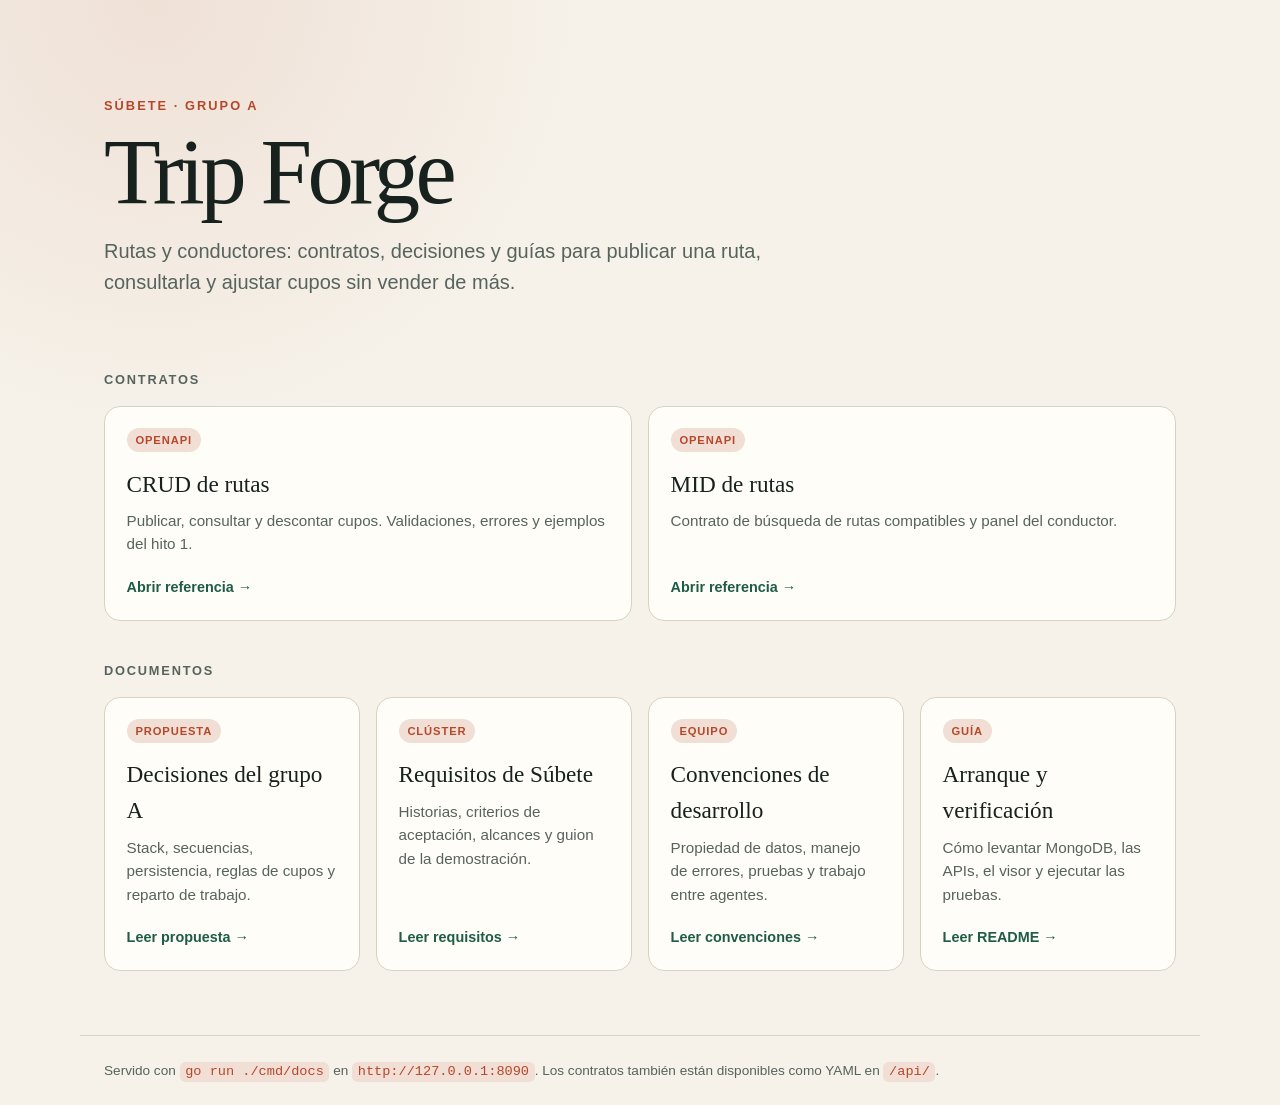
==== docs/site/index.html @ 58e9e21d "docs: add browser viewer for OpenAPI contracts and repository guides" ====
<!doctype html>
<html lang="es">
<head>
  <meta charset="utf-8">
  <meta name="viewport" content="width=device-width, initial-scale=1">
  <meta name="description" content="Documentación de Trip Forge, las APIs de rutas y conductores del grupo A de Súbete.">
  <title>Trip Forge · Documentación</title>
  <link rel="stylesheet" href="styles.css">
</head>
<body>
  <header class="hero">
    <p class="eyebrow">Súbete · Grupo A</p>
    <h1>Trip Forge</h1>
    <p class="lede">
      Rutas y conductores: contratos, decisiones y guías para publicar una ruta,
      consultarla y ajustar cupos sin vender de más.
    </p>
  </header>

  <main>
    <section aria-labelledby="contratos">
      <h2 id="contratos">Contratos</h2>
      <div class="grid">
        <a class="card" href="swagger.html?spec=api/rutas-crud.openapi.yaml">
          <span class="tag">OpenAPI</span>
          <h3>CRUD de rutas</h3>
          <p>Publicar, consultar y descontar cupos. Validaciones, errores y ejemplos del hito 1.</p>
          <span class="go">Abrir referencia →</span>
        </a>
        <a class="card" href="swagger.html?spec=api/rutas-mid.openapi.yaml">
          <span class="tag">OpenAPI</span>
          <h3>MID de rutas</h3>
          <p>Contrato de búsqueda de rutas compatibles y panel del conductor.</p>
          <span class="go">Abrir referencia →</span>
        </a>
      </div>
    </section>

    <section aria-labelledby="documentos">
      <h2 id="documentos">Documentos</h2>
      <div class="grid">
        <a class="card" href="markdown.html?file=md/PROPUESTA-GRUPO-A.md">
          <span class="tag">Propuesta</span>
          <h3>Decisiones del grupo A</h3>
          <p>Stack, secuencias, persistencia, reglas de cupos y reparto de trabajo.</p>
          <span class="go">Leer propuesta →</span>
        </a>
        <a class="card" href="markdown.html?file=md/X1.cluster-subete.md">
          <span class="tag">Clúster</span>
          <h3>Requisitos de Súbete</h3>
          <p>Historias, criterios de aceptación, alcances y guion de la demostración.</p>
          <span class="go">Leer requisitos →</span>
        </a>
        <a class="card" href="markdown.html?file=md/AGENTS.md">
          <span class="tag">Equipo</span>
          <h3>Convenciones de desarrollo</h3>
          <p>Propiedad de datos, manejo de errores, pruebas y trabajo entre agentes.</p>
          <span class="go">Leer convenciones →</span>
        </a>
        <a class="card" href="markdown.html?file=md/README.md">
          <span class="tag">Guía</span>
          <h3>Arranque y verificación</h3>
          <p>Cómo levantar MongoDB, las APIs, el visor y ejecutar las pruebas.</p>
          <span class="go">Leer README →</span>
        </a>
      </div>
    </section>
  </main>

  <footer>
    Servido con <code>go run ./cmd/docs</code> en <code>http://127.0.0.1:8090</code>.
    Los contratos también están disponibles como YAML en <code>/api/</code>.
  </footer>
</body>
</html>
---- docs/site/styles.css ----
:root {
  color-scheme: light;
  --fondo: #f6f2ea;
  --superficie: #fffdf8;
  --tinta: #17211d;
  --tinta-suave: #57635d;
  --borde: #d9d1c3;
  --acento: #b5482a;
  --acento-suave: #f1ded5;
  --verde: #1f5c47;
  --sombra: 0 18px 50px rgb(23 33 29 / 8%);
}

* {
  box-sizing: border-box;
}

body {
  margin: 0;
  background:
    radial-gradient(circle at 12% 0%, rgb(181 72 42 / 10%), transparent 28rem),
    var(--fondo);
  color: var(--tinta);
  font-family: "Segoe UI", "Helvetica Neue", Arial, sans-serif;
  line-height: 1.55;
}

a {
  color: var(--verde);
}

.hero {
  max-width: 1120px;
  margin: 0 auto;
  padding: clamp(3rem, 8vw, 6rem) 1.5rem 2rem;
}

.eyebrow {
  margin: 0 0 0.75rem;
  color: var(--acento);
  font-size: 0.8rem;
  font-weight: 700;
  letter-spacing: 0.16em;
  text-transform: uppercase;
}

.hero h1 {
  margin: 0;
  font-family: Georgia, "Times New Roman", serif;
  font-size: clamp(3rem, 8vw, 5.8rem);
  font-weight: 500;
  letter-spacing: -0.05em;
  line-height: 0.95;
}

.lede {
  max-width: 42rem;
  margin: 1.25rem 0 0;
  color: var(--tinta-suave);
  font-size: clamp(1.05rem, 2vw, 1.25rem);
}

main {
  max-width: 1120px;
  margin: 0 auto;
  padding: 0 1.5rem 4rem;
}

section {
  margin-top: 2.5rem;
}

section > h2 {
  margin: 0 0 1rem;
  color: var(--tinta-suave);
  font-size: 0.8rem;
  letter-spacing: 0.14em;
  text-transform: uppercase;
}

.grid {
  display: grid;
  grid-template-columns: repeat(auto-fit, minmax(15rem, 1fr));
  gap: 1rem;
}

.card {
  display: flex;
  min-height: 13rem;
  flex-direction: column;
  padding: 1.35rem;
  border: 1px solid var(--borde);
  border-radius: 1rem;
  background: var(--superficie);
  box-shadow: 0 1px 0 rgb(255 255 255 / 70%) inset;
  color: inherit;
  text-decoration: none;
  transition: border-color 160ms ease, transform 160ms ease, box-shadow 160ms ease;
}

.card:hover,
.card:focus-visible {
  border-color: var(--acento);
  box-shadow: var(--sombra);
  transform: translateY(-3px);
}

.tag {
  align-self: flex-start;
  padding: 0.2rem 0.55rem;
  border-radius: 999px;
  background: var(--acento-suave);
  color: var(--acento);
  font-size: 0.7rem;
  font-weight: 700;
  letter-spacing: 0.08em;
  text-transform: uppercase;
}

.card h3 {
  margin: 0.9rem 0 0.4rem;
  font-family: Georgia, "Times New Roman", serif;
  font-size: 1.45rem;
  font-weight: 500;
}

.card p {
  margin: 0;
  color: var(--tinta-suave);
  font-size: 0.95rem;
}

.card .go {
  margin-top: auto;
  padding-top: 1.25rem;
  color: var(--verde);
  font-size: 0.9rem;
  font-weight: 700;
}

footer {
  max-width: 1120px;
  margin: 0 auto;
  padding: 1.5rem;
  border-top: 1px solid var(--borde);
  color: var(--tinta-suave);
  font-size: 0.85rem;
}

footer code {
  padding: 0.15rem 0.35rem;
  border-radius: 0.35rem;
  background: var(--acento-suave);
  color: var(--acento);
}

.topbar {
  display: flex;
  align-items: center;
  justify-content: space-between;
  gap: 1rem;
  padding: 0.9rem 1.25rem;
  border-bottom: 1px solid var(--borde);
  background: rgb(255 253 248 / 92%);
  backdrop-filter: blur(10px);
  position: sticky;
  top: 0;
  z-index: 10;
}

.topbar strong {
  font-family: Georgia, "Times New Roman", serif;
  font-size: 1.1rem;
  font-weight: 500;
}

.topbar nav {
  display: flex;
  flex-wrap: wrap;
  gap: 0.85rem;
  font-size: 0.88rem;
}

.topbar a {
  color: var(--tinta-suave);
  text-decoration: none;
}

.topbar a:hover {
  color: var(--acento);
}

.aviso {
  max-width: 1120px;
  margin: 1rem auto 0;
  padding: 0 1.25rem;
  color: var(--tinta-suave);
  font-size: 0.88rem;
}

.aviso a {
  font-weight: 700;
}

.contenido {
  max-width: 860px;
  margin: 0 auto;
  padding: 2rem 1.25rem 5rem;
}

.contenido article {
  font-size: 1rem;
}

.contenido article h1,
.contenido article h2,
.contenido article h3 {
  font-family: Georgia, "Times New Roman", serif;
  font-weight: 500;
  letter-spacing: -0.02em;
  line-height: 1.15;
}

.contenido article h1 {
  margin-top: 0;
  font-size: clamp(2.2rem, 5vw, 3.4rem);
}

.contenido article h2 {
  margin-top: 2.5rem;
  padding-top: 1.25rem;
  border-top: 1px solid var(--borde);
  font-size: 1.8rem;
}

.contenido article h3 {
  margin-top: 1.8rem;
  font-size: 1.3rem;
}

.contenido article code {
  padding: 0.12rem 0.32rem;
  border-radius: 0.35rem;
  background: #eee7db;
  font-family: "Cascadia Code", Consolas, monospace;
  font-size: 0.88em;
}

.contenido article pre {
  overflow-x: auto;
  padding: 1rem;
  border: 1px solid var(--borde);
  border-radius: 0.75rem;
  background: #202924;
  color: #f4efe5;
}

.contenido article pre code {
  padding: 0;
  background: transparent;
  color: inherit;
}

.contenido article table {
  width: 100%;
  border-collapse: collapse;
  font-size: 0.92rem;
}

.contenido article th,
.contenido article td {
  padding: 0.55rem 0.65rem;
  border: 1px solid var(--borde);
  text-align: left;
  vertical-align: top;
}

.contenido article th {
  background: var(--acento-suave);
}

.contenido article blockquote {
  margin: 1.25rem 0;
  padding: 0.25rem 1rem;
  border-left: 3px solid var(--acento);
  color: var(--tinta-suave);
}

.contenido article img {
  max-width: 100%;
}

.swagger-wrap {
  max-width: 1240px;
  margin: 0 auto;
  padding: 1rem;
}

@media (max-width: 640px) {
  .topbar {
    align-items: flex-start;
    flex-direction: column;
  }

  .card {
    min-height: auto;
  }
}
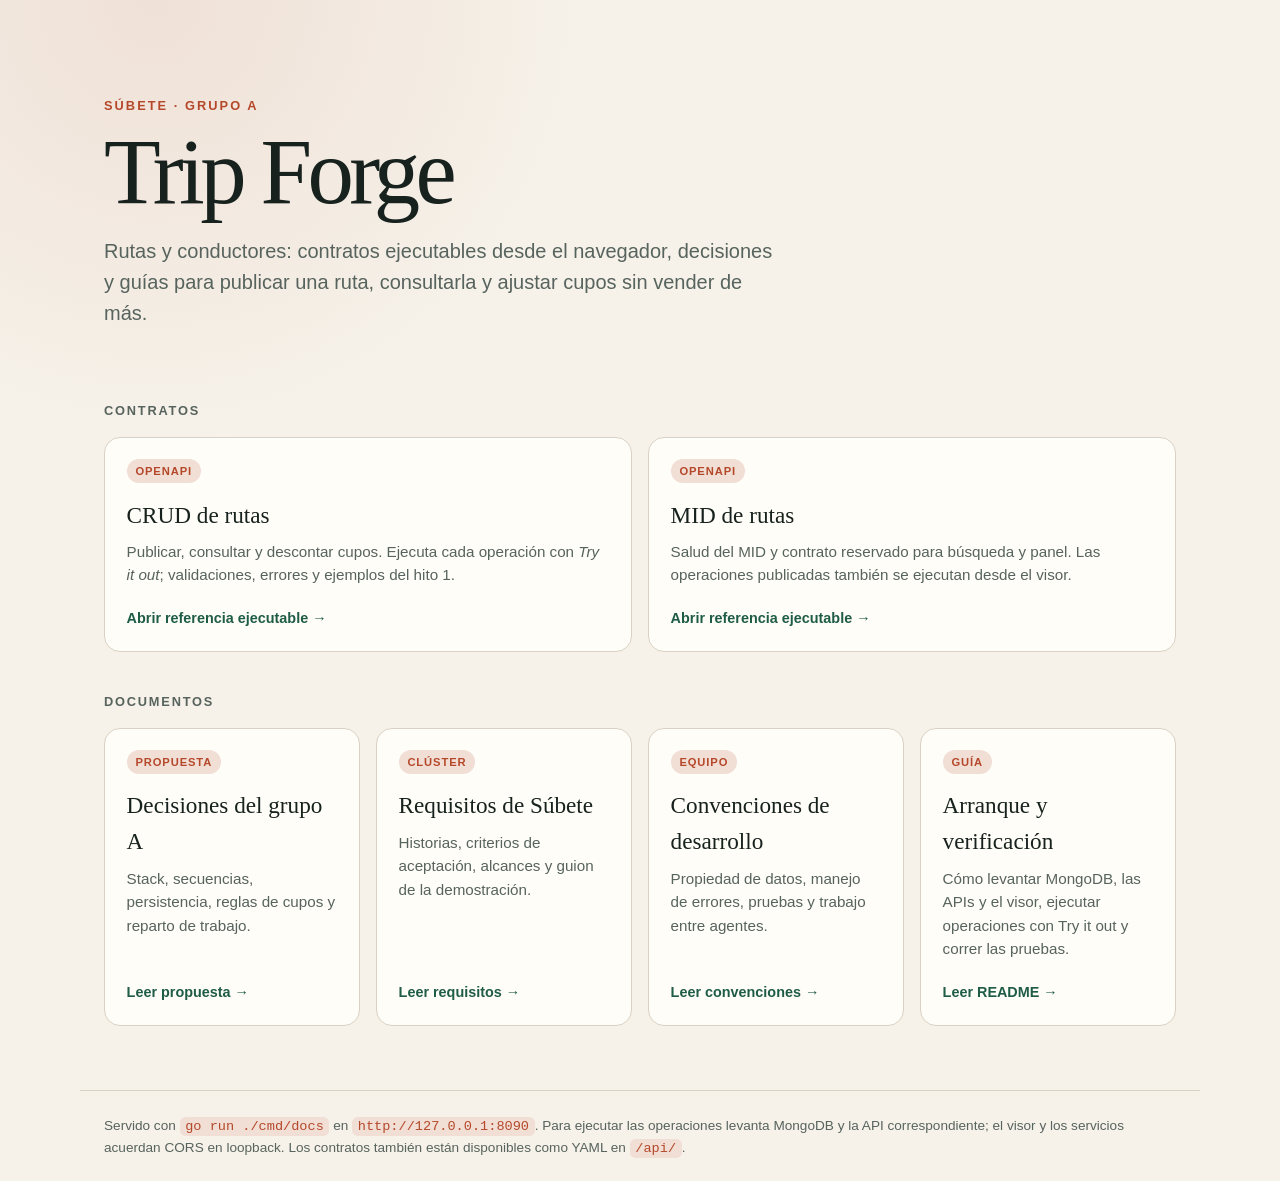
==== commit 1ed75bbb: "feat: habilitar visor OpenAPI ejecutable con CORS local" ====
--- a/docs/site/index.html
+++ b/docs/site/index.html
@@ -12,8 +12,8 @@
     <p class="eyebrow">Súbete · Grupo A</p>
     <h1>Trip Forge</h1>
     <p class="lede">
-      Rutas y conductores: contratos, decisiones y guías para publicar una ruta,
-      consultarla y ajustar cupos sin vender de más.
+      Rutas y conductores: contratos ejecutables desde el navegador, decisiones y
+      guías para publicar una ruta, consultarla y ajustar cupos sin vender de más.
     </p>
   </header>
 
@@ -24,14 +24,14 @@
         <a class="card" href="swagger.html?spec=api/rutas-crud.openapi.yaml">
           <span class="tag">OpenAPI</span>
           <h3>CRUD de rutas</h3>
-          <p>Publicar, consultar y descontar cupos. Validaciones, errores y ejemplos del hito 1.</p>
-          <span class="go">Abrir referencia →</span>
+          <p>Publicar, consultar y descontar cupos. Ejecuta cada operación con <em>Try it out</em>; validaciones, errores y ejemplos del hito 1.</p>
+          <span class="go">Abrir referencia ejecutable →</span>
         </a>
         <a class="card" href="swagger.html?spec=api/rutas-mid.openapi.yaml">
           <span class="tag">OpenAPI</span>
           <h3>MID de rutas</h3>
-          <p>Contrato de búsqueda de rutas compatibles y panel del conductor.</p>
-          <span class="go">Abrir referencia →</span>
+          <p>Salud del MID y contrato reservado para búsqueda y panel. Las operaciones publicadas también se ejecutan desde el visor.</p>
+          <span class="go">Abrir referencia ejecutable →</span>
         </a>
       </div>
     </section>
@@ -60,7 +60,7 @@
         <a class="card" href="markdown.html?file=md/README.md">
           <span class="tag">Guía</span>
           <h3>Arranque y verificación</h3>
-          <p>Cómo levantar MongoDB, las APIs, el visor y ejecutar las pruebas.</p>
+          <p>Cómo levantar MongoDB, las APIs y el visor, ejecutar operaciones con Try it out y correr las pruebas.</p>
           <span class="go">Leer README →</span>
         </a>
       </div>
@@ -69,7 +69,9 @@
 
   <footer>
     Servido con <code>go run ./cmd/docs</code> en <code>http://127.0.0.1:8090</code>.
-    Los contratos también están disponibles como YAML en <code>/api/</code>.
+    Para ejecutar las operaciones levanta MongoDB y la API correspondiente; el
+    visor y los servicios acuerdan CORS en loopback. Los contratos también están
+    disponibles como YAML en <code>/api/</code>.
   </footer>
 </body>
 </html>
--- a/docs/site/styles.css
+++ b/docs/site/styles.css
@@ -202,6 +202,24 @@
   font-weight: 700;
 }
 
+.estado {
+  max-width: 1120px;
+  margin: 0.35rem auto 0;
+  padding: 0 1.25rem;
+  color: var(--tinta-suave);
+  font-size: 0.88rem;
+}
+
+.estado[data-estado="ok"] {
+  color: var(--verde);
+  font-weight: 700;
+}
+
+.estado[data-estado="error"] {
+  color: var(--acento);
+  font-weight: 700;
+}
+
 .contenido {
   max-width: 860px;
   margin: 0 auto;
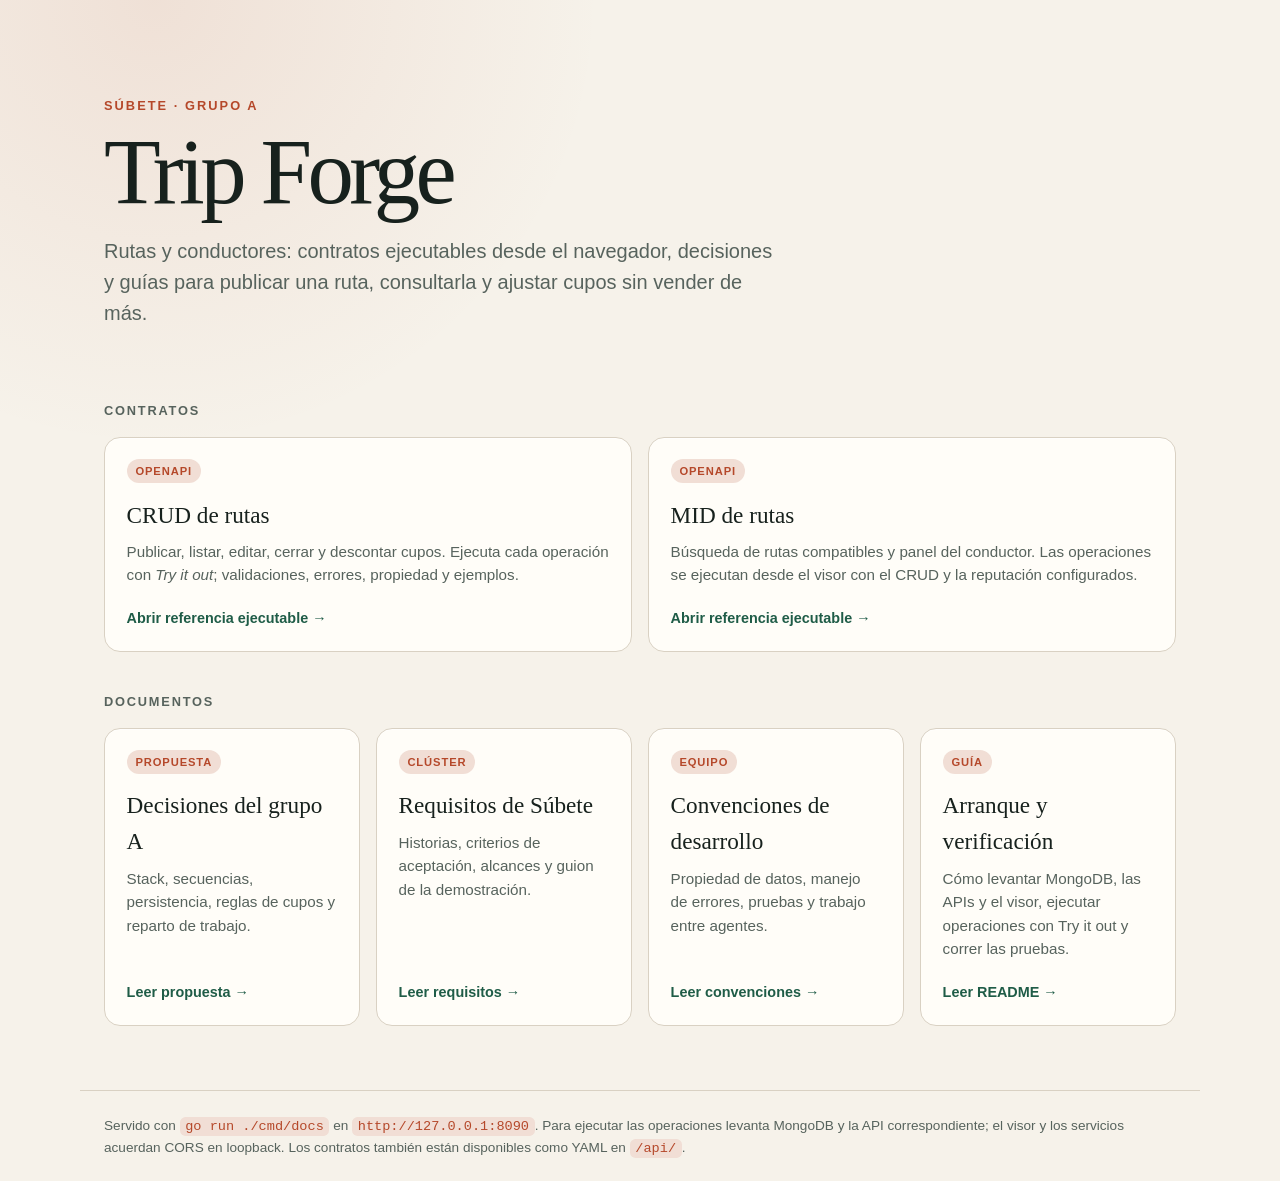
==== commit 6e4151ca: "docs: document running, verification and pending cluster agreements Expand the README to describe bo" ====
--- a/docs/site/index.html
+++ b/docs/site/index.html
@@ -24,13 +24,13 @@
         <a class="card" href="swagger.html?spec=api/rutas-crud.openapi.yaml">
           <span class="tag">OpenAPI</span>
           <h3>CRUD de rutas</h3>
-          <p>Publicar, consultar y descontar cupos. Ejecuta cada operación con <em>Try it out</em>; validaciones, errores y ejemplos del hito 1.</p>
+          <p>Publicar, listar, editar, cerrar y descontar cupos. Ejecuta cada operación con <em>Try it out</em>; validaciones, errores, propiedad y ejemplos.</p>
           <span class="go">Abrir referencia ejecutable →</span>
         </a>
         <a class="card" href="swagger.html?spec=api/rutas-mid.openapi.yaml">
           <span class="tag">OpenAPI</span>
           <h3>MID de rutas</h3>
-          <p>Salud del MID y contrato reservado para búsqueda y panel. Las operaciones publicadas también se ejecutan desde el visor.</p>
+          <p>Búsqueda de rutas compatibles y panel del conductor. Las operaciones se ejecutan desde el visor con el CRUD y la reputación configurados.</p>
           <span class="go">Abrir referencia ejecutable →</span>
         </a>
       </div>
